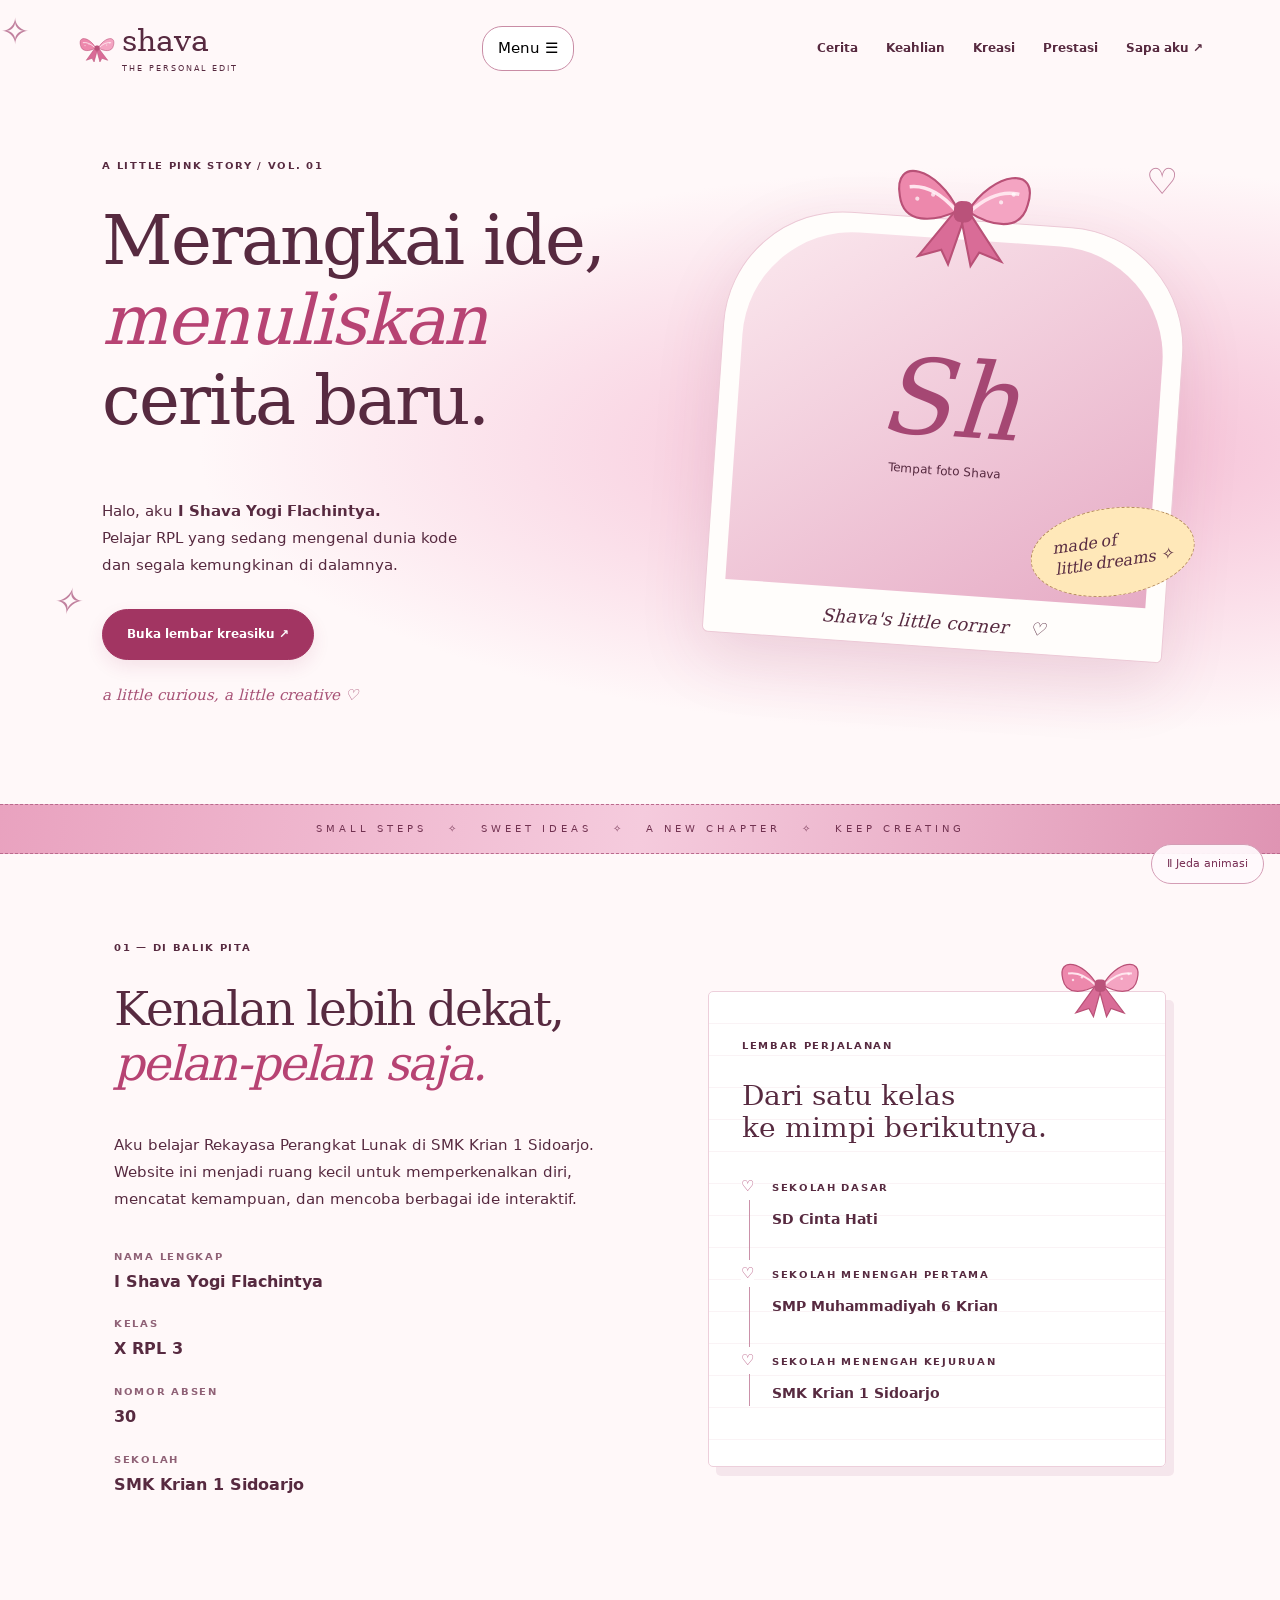
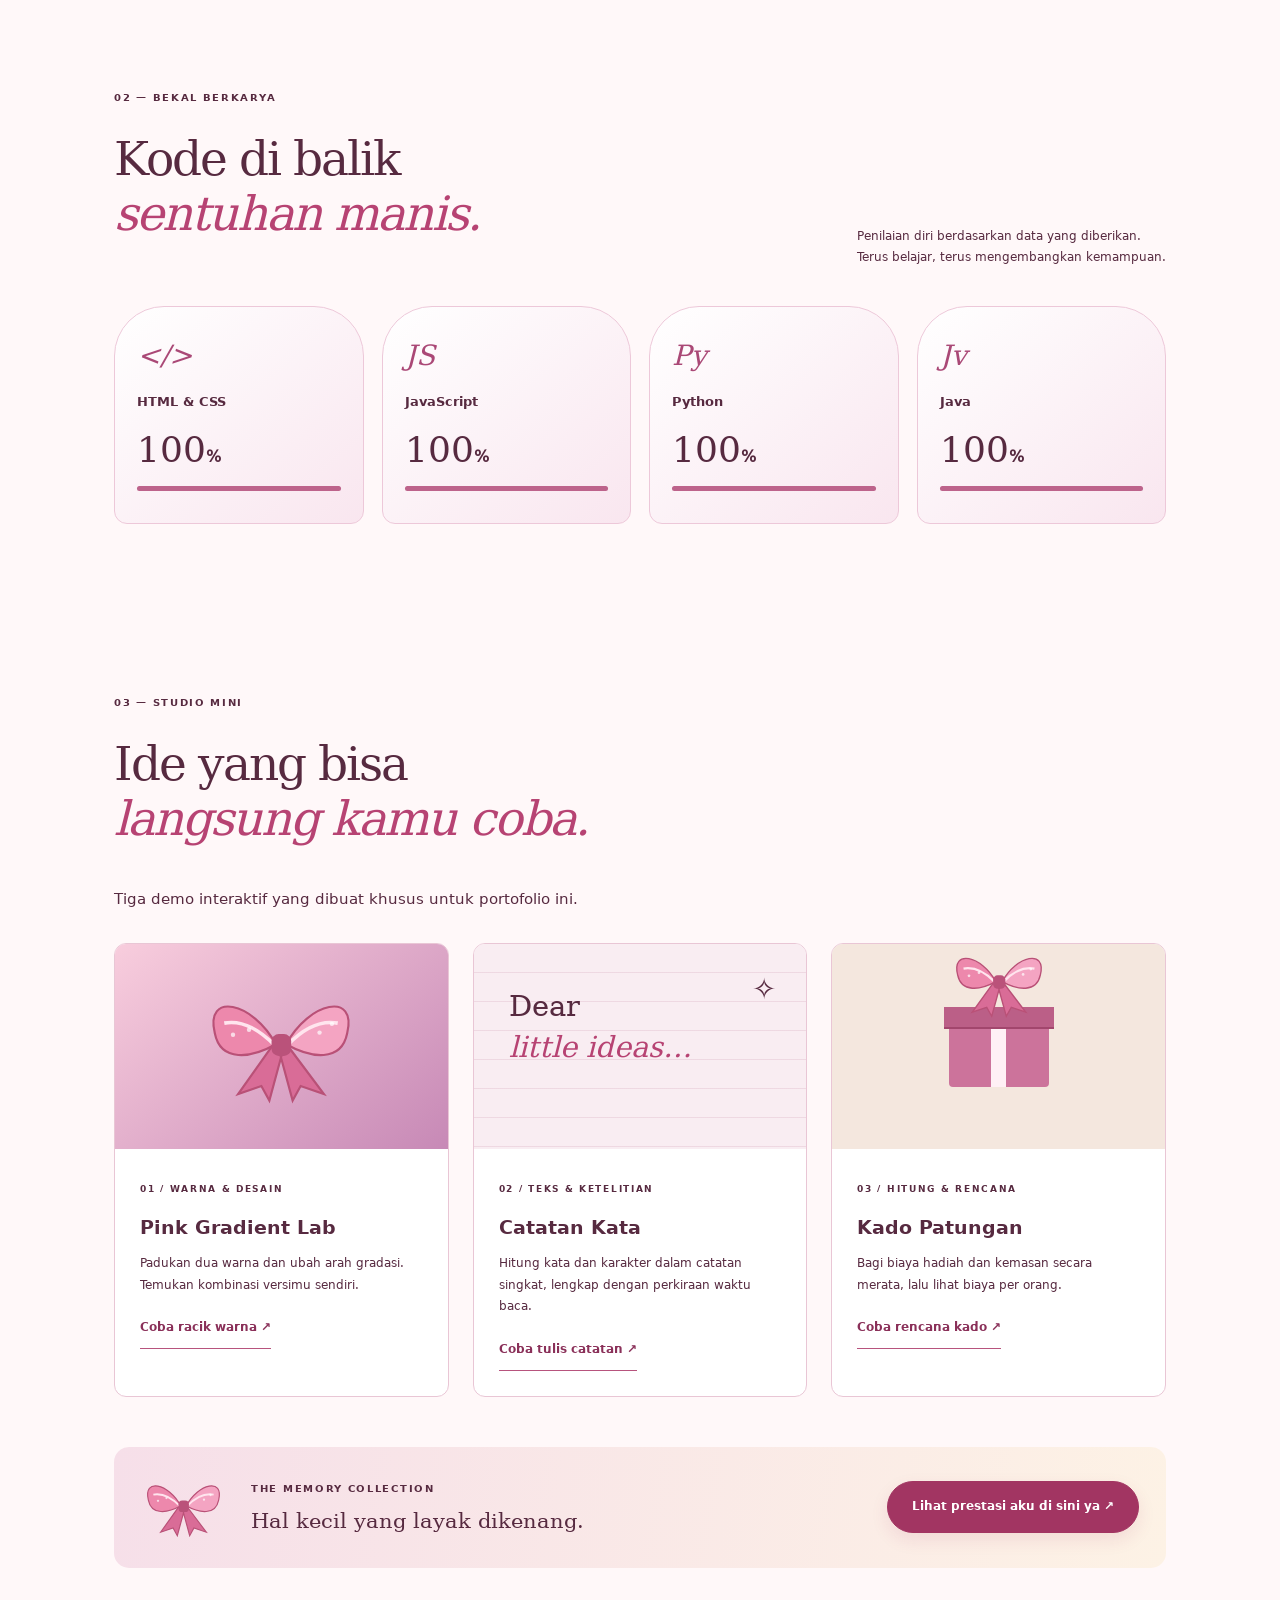
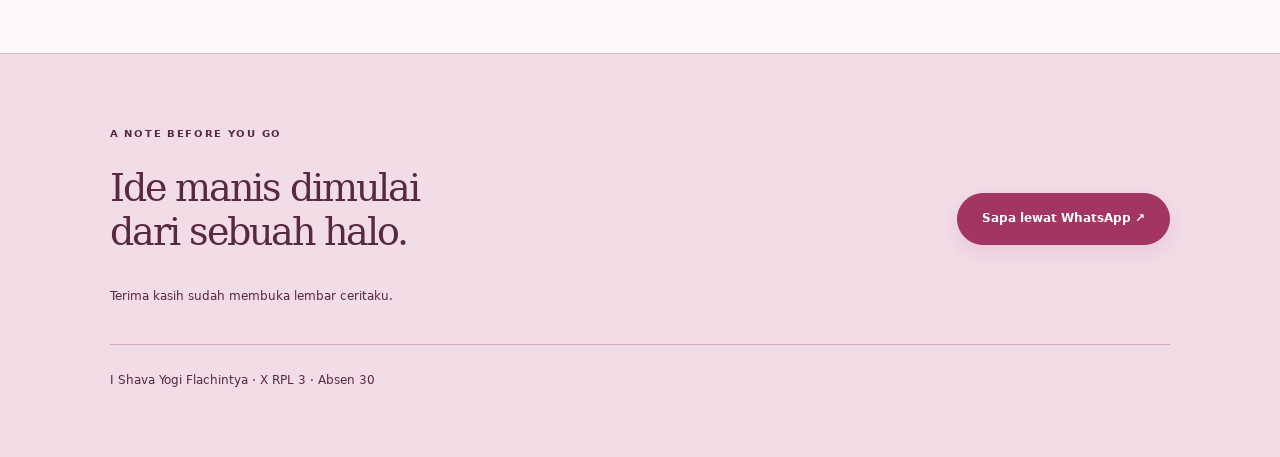
==== index.html @ 6748bf4b "Upload ZIP deployment via Web Client Uploaded 12 files." ====
<!doctype html><html lang="id"><head><meta charset="utf-8"><meta name="viewport" content="width=device-width,initial-scale=1"><meta name="theme-color" content="#fff2f6"><meta name="description" content="Portofolio I Shava Yogi Flachintya, pelajar X RPL 3 SMK Krian 1 Sidoarjo."><title>Shava · A little pink story</title><link rel="icon" href="assets/bow.svg"><link rel="stylesheet" href="style.css"><script src="config.js" defer></script><script src="app.js" defer></script></head><body><a class="skip" href="#main">Lewati navigasi</a><div class="sparkles" aria-hidden="true">✧<span>♡</span><i>✧</i></div><header><a class="brand" href="index.html"><img src="assets/bow.svg" alt="">shava<span>THE PERSONAL EDIT</span></a><button id="menu" aria-expanded="false" aria-controls="nav" hidden>Menu ☰</button><nav id="nav"><a href="index.html#cerita">Cerita</a><a href="index.html#skill">Keahlian</a><a href="index.html#proyek">Kreasi</a><a href="prestasi.html">Prestasi</a><a href="#kontak">Sapa aku ↗</a></nav></header><main id="main"><section class="hero"><div class="hero-copy"><p class="eyebrow">A LITTLE PINK STORY / VOL. 01</p><h1>Merangkai ide,<br><em>menuliskan</em><br>cerita baru.</h1><p class="intro">Halo, aku <strong>I Shava Yogi Flachintya.</strong><br>Pelajar RPL yang sedang mengenal dunia kode<br>dan segala kemungkinan di dalamnya.</p><a class="button" href="#proyek">Buka lembar kreasiku ↗</a><span class="handwritten">a little curious, a little creative ♡</span></div><div class="portrait-wrap"><img class="hero-bow" src="assets/bow.svg" alt=""><div class="portrait"><div id="initials"><span>Sh</span><p>Tempat foto Shava</p></div><img id="photo" alt="Foto I Shava Yogi Flachintya" hidden></div><div class="photo-caption">Shava's little corner <span>♡</span></div><span class="sticker">made of<br>little dreams ✧</span></div></section><div class="ribbon-line" aria-hidden="true">SMALL STEPS &nbsp; ✧ &nbsp; SWEET IDEAS &nbsp; ✧ &nbsp; A NEW CHAPTER &nbsp; ✧ &nbsp; KEEP CREATING</div><section id="cerita" class="section about"><div><p class="eyebrow">01 — DI BALIK PITA</p><h2>Kenalan lebih dekat,<br><em>pelan-pelan saja.</em></h2><p>Aku belajar Rekayasa Perangkat Lunak di SMK Krian 1 Sidoarjo. Website ini menjadi ruang kecil untuk memperkenalkan diri, mencatat kemampuan, dan mencoba berbagai ide interaktif.</p><div class="identity"><div><small>NAMA LENGKAP</small><strong>I Shava Yogi Flachintya</strong></div><div><small>KELAS</small><strong>X RPL 3</strong></div><div><small>NOMOR ABSEN</small><strong>30</strong></div><div><small>SEKOLAH</small><strong>SMK Krian 1 Sidoarjo</strong></div></div></div><div class="school paper"><img class="small-bow" src="assets/bow.svg" alt=""><p class="eyebrow">LEMBAR PERJALANAN</p><h3>Dari satu kelas<br>ke mimpi berikutnya.</h3><ol><li><small>SEKOLAH DASAR</small><strong>SD Cinta Hati</strong></li><li><small>SEKOLAH MENENGAH PERTAMA</small><strong>SMP Muhammadiyah 6 Krian</strong></li><li><small>SEKOLAH MENENGAH KEJURUAN</small><strong>SMK Krian 1 Sidoarjo</strong></li></ol></div></section><section id="skill" class="section"><div class="heading"><div><p class="eyebrow">02 — BEKAL BERKARYA</p><h2>Kode di balik<br><em>sentuhan manis.</em></h2></div><p>Penilaian diri berdasarkan data yang diberikan.<br>Terus belajar, terus mengembangkan kemampuan.</p></div><div class="skills"><article><span class="tech">&lt;/&gt;</span><h3>HTML &amp; CSS</h3><strong>100<small>%</small></strong><progress value="100" max="100" aria-label="HTML &amp; CSS 100 persen">100%</progress></article><article><span class="tech">JS</span><h3>JavaScript</h3><strong>100<small>%</small></strong><progress value="100" max="100" aria-label="JavaScript 100 persen">100%</progress></article><article><span class="tech">Py</span><h3>Python</h3><strong>100<small>%</small></strong><progress value="100" max="100" aria-label="Python 100 persen">100%</progress></article><article><span class="tech">Jv</span><h3>Java</h3><strong>100<small>%</small></strong><progress value="100" max="100" aria-label="Java 100 persen">100%</progress></article></div></section><section id="proyek" class="section"><p class="eyebrow">03 — STUDIO MINI</p><h2>Ide yang bisa<br><em>langsung kamu coba.</em></h2><p>Tiga demo interaktif yang dibuat khusus untuk portofolio ini.</p><div class="projects"><article><div class="art gradient-art"><img src="assets/bow.svg" alt="Ilustrasi pita pink"></div><div class="project-copy"><small>01 / WARNA & DESAIN</small><h3>Pink Gradient Lab</h3><p>Padukan dua warna dan ubah arah gradasi. Temukan kombinasi versimu sendiri.</p><button data-demo="gradient">Coba racik warna ↗</button></div></article><article><div class="art text-art" aria-hidden="true">Dear<br><em>little ideas…</em><span>✧</span></div><div class="project-copy"><small>02 / TEKS & KETELITIAN</small><h3>Catatan Kata</h3><p>Hitung kata dan karakter dalam catatan singkat, lengkap dengan perkiraan waktu baca.</p><button data-demo="words">Coba tulis catatan ↗</button></div></article><article><div class="art gift-art" aria-hidden="true"><div class="gift"><img src="assets/bow.svg" alt=""></div></div><div class="project-copy"><small>03 / HITUNG & RENCANA</small><h3>Kado Patungan</h3><p>Bagi biaya hadiah dan kemasan secara merata, lalu lihat biaya per orang.</p><button data-demo="gift">Coba rencana kado ↗</button></div></article></div><div class="prestasi-call"><img src="assets/bow.svg" alt=""><div><small>THE MEMORY COLLECTION</small><h3>Hal kecil yang layak dikenang.</h3></div><a href="prestasi.html" class="button">Lihat prestasi aku di sini ya ↗</a></div></section></main><footer id="kontak"><div><small>A NOTE BEFORE YOU GO</small><h2>Ide manis dimulai<br>dari sebuah halo.</h2><p>Terima kasih sudah membuka lembar ceritaku.</p></div><a class="button" id="wa" href="https://wa.me/6285656504478" target="_blank" rel="noopener">Sapa lewat WhatsApp ↗</a><p class="copyright">I Shava Yogi Flachintya · X RPL 3 · Absen 30</p></footer><button id="motion" hidden aria-pressed="false">Ⅱ Jeda animasi</button><dialog id="dialog" aria-labelledby="dialog-title"><button id="close" aria-label="Tutup dialog">×</button><h2 id="dialog-title"></h2><div id="dialog-body"></div></dialog></body></html>
---- style.css ----
@font-face{font-family:LocalSans;src:url('assets/fonts/DejaVuSans-Regular.woff')}@font-face{font-family:LocalSans;src:url('assets/fonts/DejaVuSans-Bold.woff');font-weight:700}@font-face{font-family:LocalSerif;src:url('assets/fonts/DejaVuSerif-Regular.woff')}*{box-sizing:border-box}html{scroll-behavior:smooth;scroll-padding-top:110px}body{margin:0;color:#572a40;background:#fff8f9;font:15px/1.8 LocalSans,sans-serif}h1,h2,h3,p{margin-top:0}h1,h2,h3{line-height:1.16}h1,h2{font-family:LocalSerif,Georgia,serif;font-weight:400;letter-spacing:-2px}h1{font-size:clamp(44px,5.4vw,78px)}h2{font-size:clamp(33px,3.7vw,51px)}h3{font-size:21px}em{color:#b74373}a{color:inherit;text-decoration:none}button,input,textarea{font:inherit}button,a,input,textarea{ -webkit-tap-highlight-color:transparent}button{cursor:pointer}button:focus-visible,a:focus-visible,input:focus-visible,textarea:focus-visible{outline:3px solid #8c3268;outline-offset:5px}[hidden]{display:none!important}header{display:flex;justify-content:space-between;align-items:center;gap:25px;max-width:1280px;padding:24px 6%;margin:auto;position:relative;z-index:5}.brand{display:grid;grid-template-columns:45px 1fr;align-items:center;font-family:LocalSerif;font-size:30px;line-height:1.1}.brand img{width:40px;grid-row:span 2}.brand span{font:8px LocalSans;letter-spacing:2px;margin-top:7px}nav{display:flex;gap:28px;font-size:12px;font-weight:700}nav a:hover{color:#b74373}#menu{border:1px solid #c98ca5;background:white;border-radius:20px;padding:8px 15px}.hero{max-width:1280px;margin:auto;padding:60px 8% 95px;display:grid;grid-template-columns:1.2fr 1fr;gap:60px;align-items:center;background:radial-gradient(ellipse at 80% 50%,#f5bbd3 0,transparent 57%)}.eyebrow,small{letter-spacing:1.7px;font-size:10px;font-weight:700}.eyebrow{margin-bottom:25px}.intro{margin:25px 0 30px}.button{display:inline-block;padding:14px 24px;border:1px solid #a23562;background:#a23562;color:white;border-radius:30px;font-weight:700;font-size:12px;box-shadow:0 7px 18px #98235219;transition:transform .25s,background .25s}.button:hover{transform:translateY(-3px);background:#7c2349}.handwritten{display:block;font-family:LocalSerif;font-style:italic;color:#a75175;margin-top:22px;font-size:15px}.portrait-wrap{position:relative;padding:19px 19px 14px;background:#fffdfb;box-shadow:0 22px 65px #802c5420;transform:rotate(4deg);border:1px solid #ecc9d6;border-radius:120px 120px 6px 6px}.portrait{height:355px;background:linear-gradient(145deg,#fbe8ee,#e6abc5);border-radius:110px 110px 0 0;overflow:hidden;display:grid;place-items:center;position:relative}.portrait #photo{width:100%;height:100%;object-fit:cover;position:absolute}.portrait #initials{text-align:center}.portrait #initials span{font:italic 105px LocalSerif;color:#a54773}.portrait #initials p{font-size:12px}.hero-bow{position:absolute;width:155px;z-index:2;left:calc(50% - 77px);top:-64px;animation:sway 5s ease-in-out infinite;transform-origin:center 60%}.photo-caption{font:italic 18px LocalSerif;text-align:center;padding-top:18px}.photo-caption span{margin-left:15px}.sticker{position:absolute;bottom:63px;right:-27px;background:#ffe8b9;border:1px dashed #b88f60;border-radius:50%;padding:22px;font:italic 16px/1.3 LocalSerif;transform:rotate(-12deg);animation:float 6s ease-in-out infinite}.ribbon-line{background:linear-gradient(100deg,#e9a2bf,#f5cbdd,#df94b3);text-align:center;padding:15px;font-size:10px;letter-spacing:4px;color:#723251;border-top:1px dashed #ba6a8d;border-bottom:1px dashed #ba6a8d}.section{max-width:1180px;margin:auto;padding:85px 5%}.about{display:grid;grid-template-columns:1.1fr 1fr;gap:90px}.identity{margin-top:35px}.identity div{margin-bottom:19px}.identity small,.identity strong{display:block}.identity small{color:#8f6176;margin-bottom:2px}.identity strong{font-size:16px}.paper{background:#fff;border:1px solid #edcfdb;box-shadow:8px 9px 0 #f5e6ec;border-radius:5px}.school{padding:45px 33px;position:relative;align-self:center;background:repeating-linear-gradient(white 0,white 31px,#f5e7ec 32px)}.small-bow{width:90px;position:absolute;right:20px;top:-38px;animation:sway 6s ease-in-out infinite}.school h3{font-family:LocalSerif;font-size:28px;font-weight:400}.school ol{list-style:none;padding:0;border-left:1px solid #ca91a9;margin-left:7px}.school li{padding:0 0 28px 22px;position:relative}.school li:last-child{padding-bottom:0}.school li:before{content:'♡';position:absolute;left:-9px;background:white;color:#b04c78}.school strong{display:block;font-size:14px;margin-top:7px}.heading{display:flex;justify-content:space-between;gap:30px;align-items:end}.heading>p{font-size:12px;max-width:330px}.skills{display:grid;grid-template-columns:repeat(4,1fr);gap:18px;margin-top:25px}.skills article{background:linear-gradient(140deg,#fff,#f9e6ef);border:1px solid #edc8d9;border-radius:50px 50px 13px 13px;padding:32px 22px}.tech{font:italic 28px LocalSerif;color:#aa4876}.skills h3{font-size:13px;margin:20px 0}.skills strong{font:36px LocalSerif}.skills strong small{font-size:16px}progress{display:block;width:100%;height:5px;appearance:none;border:0;margin-top:15px}progress::-webkit-progress-bar{background:#ead8e0;border-radius:5px}progress::-webkit-progress-value{background:#bd638b;border-radius:5px}progress::-moz-progress-bar{background:#bd638b}.projects{display:grid;grid-template-columns:repeat(3,1fr);gap:24px;margin:30px 0 50px}.projects article{border:1px solid #e9c6d5;background:white;border-radius:12px;overflow:hidden;transition:transform .3s}.projects article:hover{transform:translateY(-7px)}.art{height:205px;display:flex;align-items:center;justify-content:center}.gradient-art{background:linear-gradient(140deg,#f8cddd,#c789b6)}.gradient-art img{width:160px;animation:sway 5s infinite}.text-art{position:relative;background:repeating-linear-gradient(#f9edf2 0,#f9edf2 28px,#e4c4d2 29px);font:29px/1.4 LocalSerif;display:block;padding:42px 35px}.text-art span{position:absolute;right:30px;top:25px}.gift-art{background:#f4e7de}.gift{width:100px;height:80px;background:linear-gradient(90deg,#cc739b 42%,#fff0f5 42%,#fff0f5 57%,#cc739b 57%);position:relative;border-radius:4px;animation:float 5s infinite}.gift:before{content:'';position:absolute;top:0;width:110px;height:20px;left:-5px;background:#bb5f87;border-bottom:2px solid #a2466d}.gift img{position:absolute;width:100px;top:-60px;left:0}.project-copy{padding:25px}.project-copy small{font-size:9px}.project-copy h3{font-size:19px;margin:15px 0}.project-copy p{font-size:12px}.project-copy button{background:none;border:0;border-bottom:1px solid #b7537d;padding:9px 0;color:#8a3059;font-size:12px;font-weight:700}.prestasi-call{display:flex;gap:25px;align-items:center;padding:27px;background:linear-gradient(100deg,#f6dfe9,#fdf2e5);border-radius:15px}.prestasi-call img{width:85px}.prestasi-call h3{font-family:LocalSerif;font-weight:400;font-size:21px;margin:8px 0}.prestasi-call .button{margin-left:auto;text-align:center}footer{background:#f2dce6;border-top:1px solid #e2b7ca;padding:65px max(6%,calc((100vw - 1060px)/2));display:flex;justify-content:space-between;align-items:center;flex-wrap:wrap;gap:25px}footer h2{margin-top:20px;font-size:38px}footer p{font-size:12px}.copyright{width:100%;border-top:1px solid #d5aabd;padding-top:25px;margin-bottom:0}#motion{position:fixed;bottom:16px;right:16px;border:1px solid #d49db5;background:#fff9fcef;color:#7b3458;font-size:11px;border-radius:25px;padding:9px 15px;z-index:10}.sparkles{position:absolute;width:100%;height:700px;pointer-events:none;overflow:hidden;color:#c1809e;font-size:36px;z-index:-1}.sparkles>span{position:absolute;right:8%;top:150px;animation:float 5s infinite}.sparkles>i{position:absolute;left:4%;top:570px;animation:sway 6s infinite}.skip{position:fixed;left:20px;top:-100px;z-index:99;background:white;padding:10px}.skip:focus{top:10px}.gallery-page{min-height:65vh}.gallery-page h1{font-size:55px}.gallery{display:grid;grid-template-columns:repeat(3,1fr);gap:25px;margin:40px 0}.gallery button{background:white;border:1px solid #edcfdb;padding:12px;border-radius:12px;text-align:left;color:inherit}.gallery img{width:100%;height:auto;display:block;border-radius:6px}.gallery h3{margin:17px 0 5px;font-size:17px}.gallery p{font-size:12px}.empty{padding:40px;text-align:center}.text-link{display:inline-block;margin-top:25px;border-bottom:1px solid #bf7495}dialog{border:1px solid #e4b7cb;border-radius:20px;width:min(600px,92vw);max-height:85vh;padding:35px;color:#572a40;background:#fff9fb;box-shadow:0 20px 80px #62234430}dialog::backdrop{background:#37142b75;backdrop-filter:blur(7px)}dialog h2{font-size:30px;padding-right:20px}#close{position:absolute;right:15px;top:10px;border:0;background:none;font-size:30px;color:inherit}dialog label{display:block;margin:17px 0 6px;font-weight:700;font-size:12px}dialog input:not([type=color]),dialog textarea{width:100%;padding:10px;border:1px solid #d3a2b9;border-radius:8px;background:white;color:#572a40}dialog textarea{min-height:130px}dialog input[type=color]{width:100%;height:45px;border:1px solid #d3a2b9;border-radius:7px}.gradient-preview{height:150px;border-radius:15px;margin-top:20px}.result{background:#f4e0e9;padding:15px;border-radius:10px;overflow-wrap:anywhere;margin-top:20px}.full-image{width:100%;height:auto}.paused *{animation-play-state:paused!important}.reveal{animation:appear .7s both}@keyframes sway{0%,100%{transform:rotate(-5deg)}50%{transform:rotate(6deg)}}@keyframes float{0%,100%{transform:translateY(0) rotate(-6deg)}50%{transform:translateY(-13px) rotate(2deg)}}@keyframes appear{from{opacity:0;transform:translateY(20px)}to{opacity:1;transform:translateY(0)}}@media(max-width:760px){header{padding:20px 6%;flex-wrap:wrap}nav{width:100%;gap:13px;justify-content:center;flex-wrap:wrap;font-size:11px}body.js nav{display:none}body.js nav.open{display:flex}.hero{grid-template-columns:1fr;padding:40px 7% 60px;gap:80px}.hero h1{font-size:49px}.portrait-wrap{max-width:340px;width:85%;margin:auto}.portrait{height:320px}.ribbon-line{font-size:8px;letter-spacing:2px}.section{padding:55px 7%}.about{grid-template-columns:1fr;gap:60px}.heading{display:block}.skills{grid-template-columns:repeat(2,1fr)}.skills article{padding:25px 18px}.projects{grid-template-columns:1fr}.art{height:220px}.prestasi-call{flex-wrap:wrap;padding:22px;gap:12px}.prestasi-call img{width:60px}.prestasi-call .button{margin:10px 0 0}.prestasi-call h3{font-size:18px}footer{padding:45px 7%}.gallery{grid-template-columns:1fr}.gallery-page h1{font-size:41px}.brand{font-size:26px}dialog{padding:30px 20px}.intro br{display:none}}@media(prefers-reduced-motion:reduce){*,*::before,*::after{animation:none!important;transition:none!important}html{scroll-behavior:auto}}
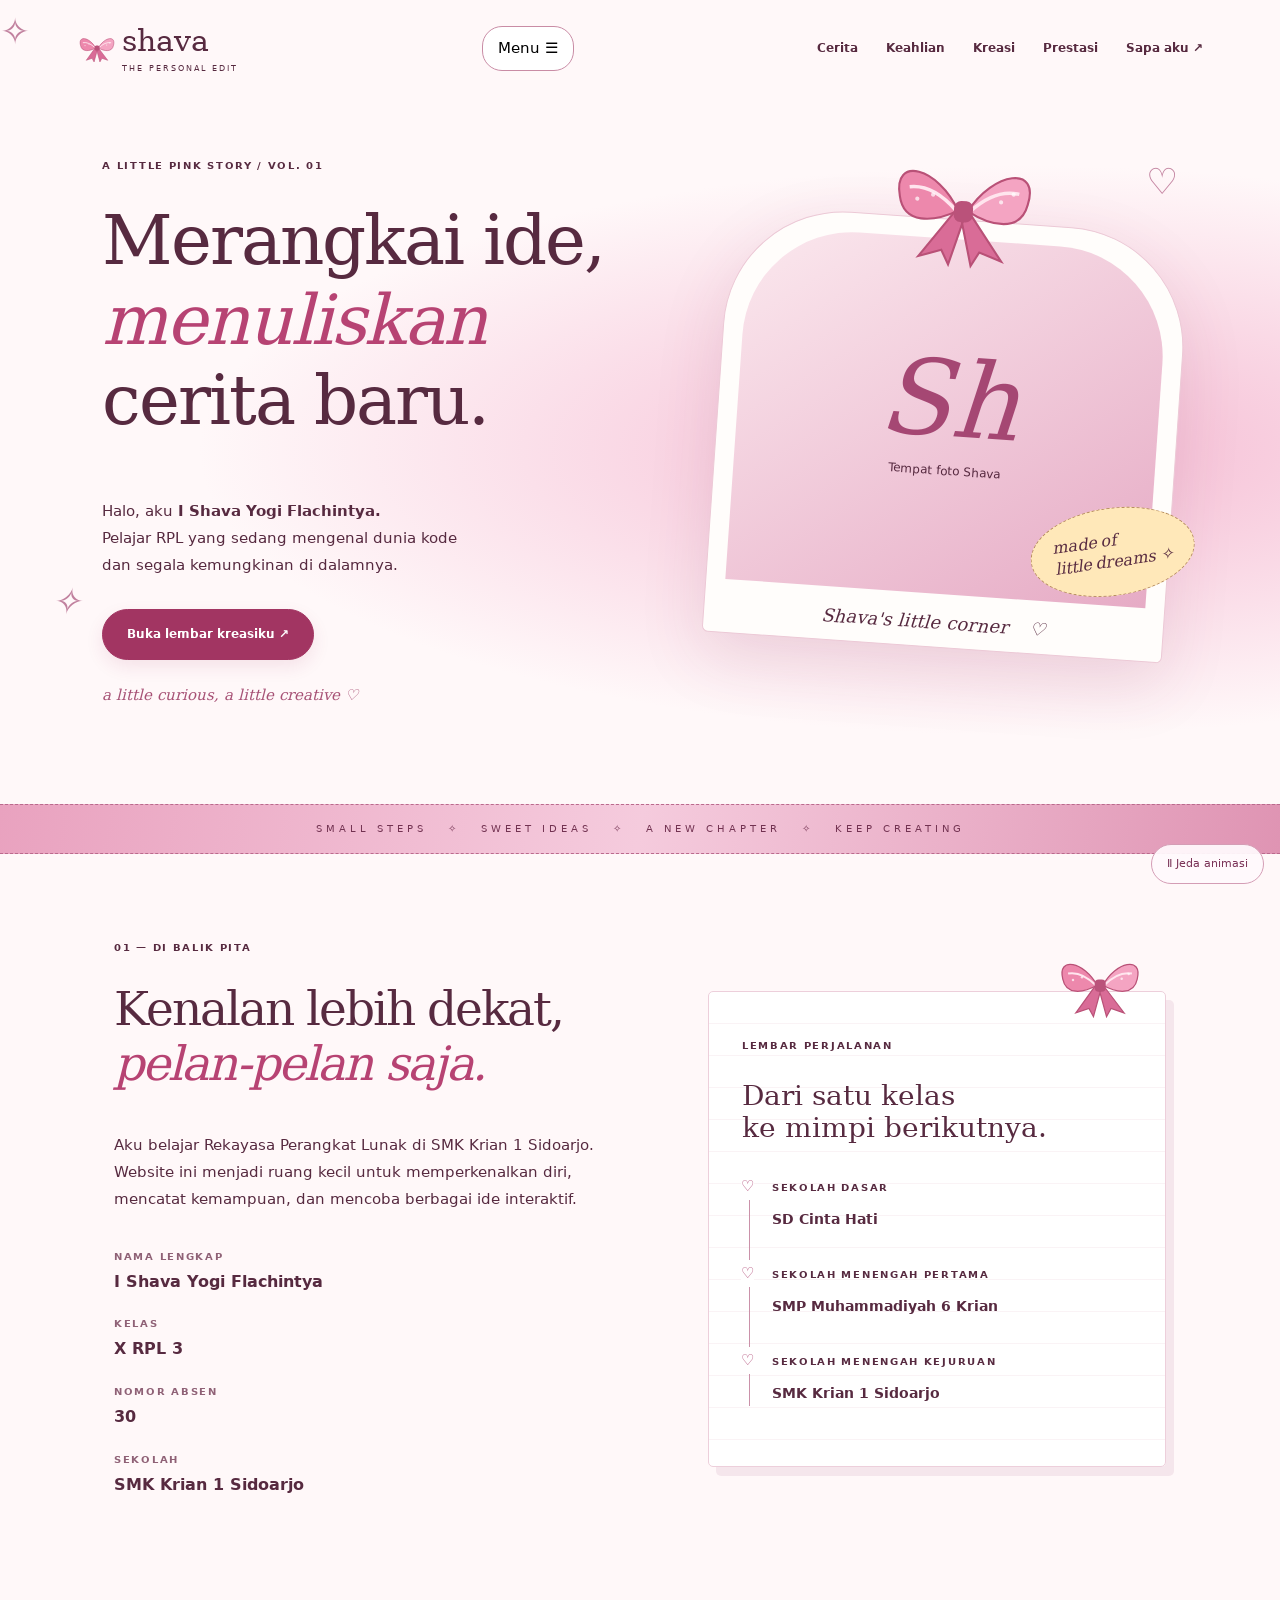
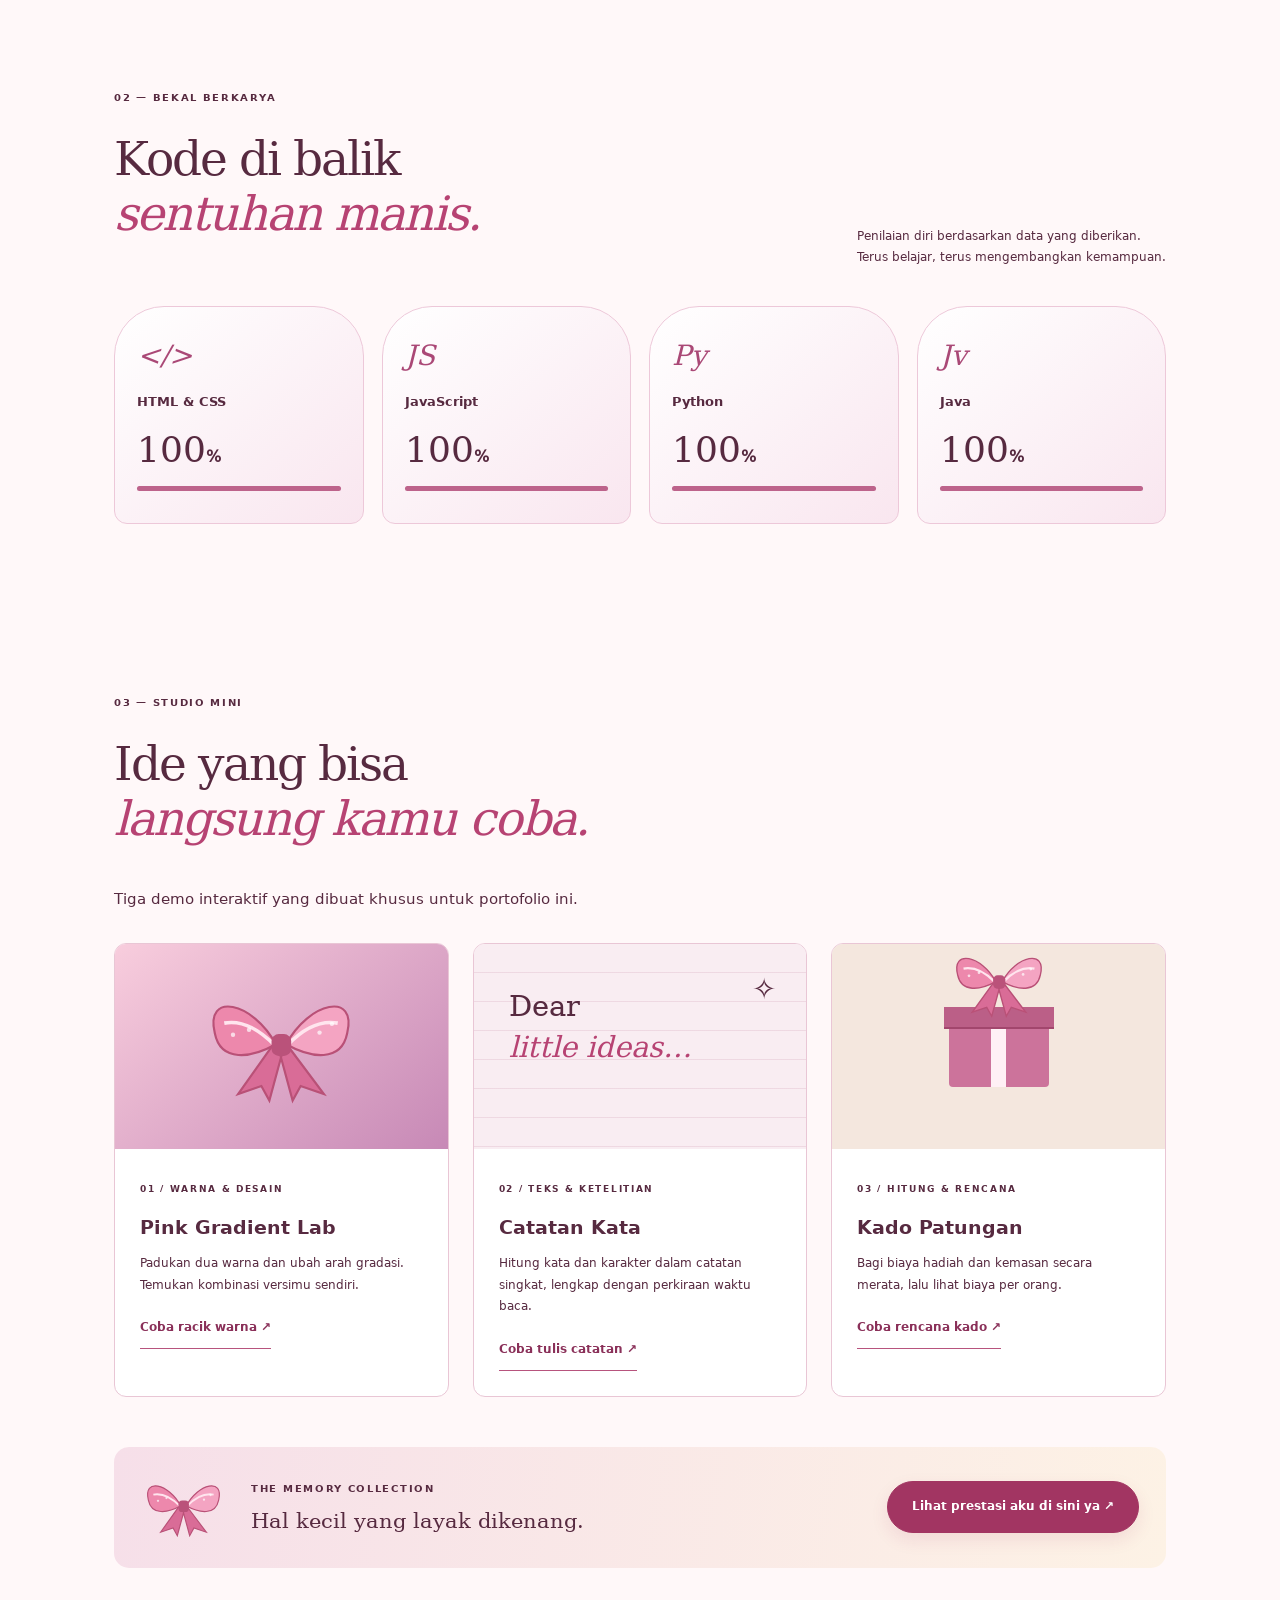
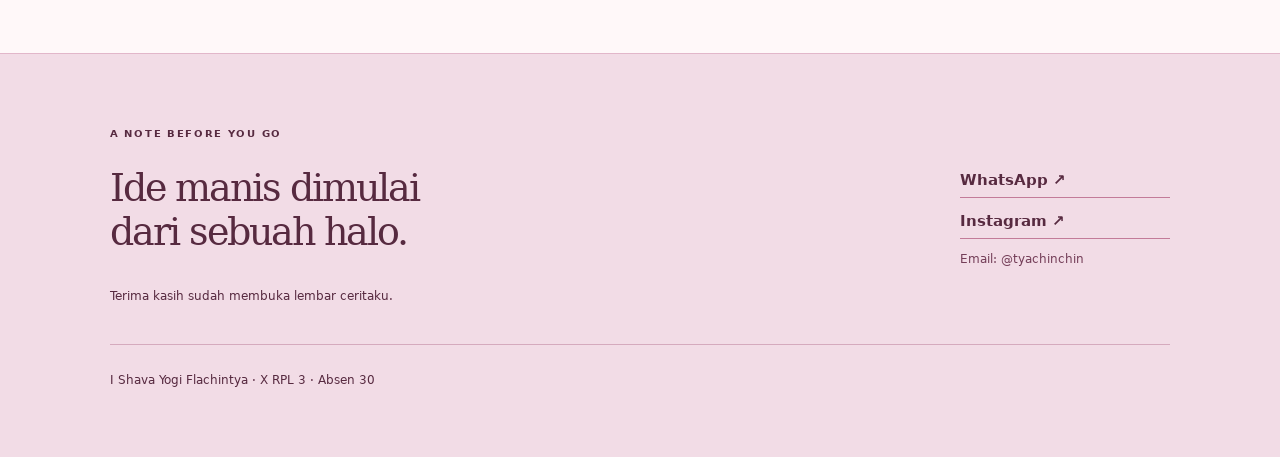
==== commit faad1cfb: "Upload ZIP deployment via Web Client Uploaded 12 files." ====
--- a/index.html
+++ b/index.html
@@ -1 +1 @@
-<!doctype html><html lang="id"><head><meta charset="utf-8"><meta name="viewport" content="width=device-width,initial-scale=1"><meta name="theme-color" content="#fff2f6"><meta name="description" content="Portofolio I Shava Yogi Flachintya, pelajar X RPL 3 SMK Krian 1 Sidoarjo."><title>Shava · A little pink story</title><link rel="icon" href="assets/bow.svg"><link rel="stylesheet" href="style.css"><script src="config.js" defer></script><script src="app.js" defer></script></head><body><a class="skip" href="#main">Lewati navigasi</a><div class="sparkles" aria-hidden="true">✧<span>♡</span><i>✧</i></div><header><a class="brand" href="index.html"><img src="assets/bow.svg" alt="">shava<span>THE PERSONAL EDIT</span></a><button id="menu" aria-expanded="false" aria-controls="nav" hidden>Menu ☰</button><nav id="nav"><a href="index.html#cerita">Cerita</a><a href="index.html#skill">Keahlian</a><a href="index.html#proyek">Kreasi</a><a href="prestasi.html">Prestasi</a><a href="#kontak">Sapa aku ↗</a></nav></header><main id="main"><section class="hero"><div class="hero-copy"><p class="eyebrow">A LITTLE PINK STORY / VOL. 01</p><h1>Merangkai ide,<br><em>menuliskan</em><br>cerita baru.</h1><p class="intro">Halo, aku <strong>I Shava Yogi Flachintya.</strong><br>Pelajar RPL yang sedang mengenal dunia kode<br>dan segala kemungkinan di dalamnya.</p><a class="button" href="#proyek">Buka lembar kreasiku ↗</a><span class="handwritten">a little curious, a little creative ♡</span></div><div class="portrait-wrap"><img class="hero-bow" src="assets/bow.svg" alt=""><div class="portrait"><div id="initials"><span>Sh</span><p>Tempat foto Shava</p></div><img id="photo" alt="Foto I Shava Yogi Flachintya" hidden></div><div class="photo-caption">Shava's little corner <span>♡</span></div><span class="sticker">made of<br>little dreams ✧</span></div></section><div class="ribbon-line" aria-hidden="true">SMALL STEPS &nbsp; ✧ &nbsp; SWEET IDEAS &nbsp; ✧ &nbsp; A NEW CHAPTER &nbsp; ✧ &nbsp; KEEP CREATING</div><section id="cerita" class="section about"><div><p class="eyebrow">01 — DI BALIK PITA</p><h2>Kenalan lebih dekat,<br><em>pelan-pelan saja.</em></h2><p>Aku belajar Rekayasa Perangkat Lunak di SMK Krian 1 Sidoarjo. Website ini menjadi ruang kecil untuk memperkenalkan diri, mencatat kemampuan, dan mencoba berbagai ide interaktif.</p><div class="identity"><div><small>NAMA LENGKAP</small><strong>I Shava Yogi Flachintya</strong></div><div><small>KELAS</small><strong>X RPL 3</strong></div><div><small>NOMOR ABSEN</small><strong>30</strong></div><div><small>SEKOLAH</small><strong>SMK Krian 1 Sidoarjo</strong></div></div></div><div class="school paper"><img class="small-bow" src="assets/bow.svg" alt=""><p class="eyebrow">LEMBAR PERJALANAN</p><h3>Dari satu kelas<br>ke mimpi berikutnya.</h3><ol><li><small>SEKOLAH DASAR</small><strong>SD Cinta Hati</strong></li><li><small>SEKOLAH MENENGAH PERTAMA</small><strong>SMP Muhammadiyah 6 Krian</strong></li><li><small>SEKOLAH MENENGAH KEJURUAN</small><strong>SMK Krian 1 Sidoarjo</strong></li></ol></div></section><section id="skill" class="section"><div class="heading"><div><p class="eyebrow">02 — BEKAL BERKARYA</p><h2>Kode di balik<br><em>sentuhan manis.</em></h2></div><p>Penilaian diri berdasarkan data yang diberikan.<br>Terus belajar, terus mengembangkan kemampuan.</p></div><div class="skills"><article><span class="tech">&lt;/&gt;</span><h3>HTML &amp; CSS</h3><strong>100<small>%</small></strong><progress value="100" max="100" aria-label="HTML &amp; CSS 100 persen">100%</progress></article><article><span class="tech">JS</span><h3>JavaScript</h3><strong>100<small>%</small></strong><progress value="100" max="100" aria-label="JavaScript 100 persen">100%</progress></article><article><span class="tech">Py</span><h3>Python</h3><strong>100<small>%</small></strong><progress value="100" max="100" aria-label="Python 100 persen">100%</progress></article><article><span class="tech">Jv</span><h3>Java</h3><strong>100<small>%</small></strong><progress value="100" max="100" aria-label="Java 100 persen">100%</progress></article></div></section><section id="proyek" class="section"><p class="eyebrow">03 — STUDIO MINI</p><h2>Ide yang bisa<br><em>langsung kamu coba.</em></h2><p>Tiga demo interaktif yang dibuat khusus untuk portofolio ini.</p><div class="projects"><article><div class="art gradient-art"><img src="assets/bow.svg" alt="Ilustrasi pita pink"></div><div class="project-copy"><small>01 / WARNA & DESAIN</small><h3>Pink Gradient Lab</h3><p>Padukan dua warna dan ubah arah gradasi. Temukan kombinasi versimu sendiri.</p><button data-demo="gradient">Coba racik warna ↗</button></div></article><article><div class="art text-art" aria-hidden="true">Dear<br><em>little ideas…</em><span>✧</span></div><div class="project-copy"><small>02 / TEKS & KETELITIAN</small><h3>Catatan Kata</h3><p>Hitung kata dan karakter dalam catatan singkat, lengkap dengan perkiraan waktu baca.</p><button data-demo="words">Coba tulis catatan ↗</button></div></article><article><div class="art gift-art" aria-hidden="true"><div class="gift"><img src="assets/bow.svg" alt=""></div></div><div class="project-copy"><small>03 / HITUNG & RENCANA</small><h3>Kado Patungan</h3><p>Bagi biaya hadiah dan kemasan secara merata, lalu lihat biaya per orang.</p><button data-demo="gift">Coba rencana kado ↗</button></div></article></div><div class="prestasi-call"><img src="assets/bow.svg" alt=""><div><small>THE MEMORY COLLECTION</small><h3>Hal kecil yang layak dikenang.</h3></div><a href="prestasi.html" class="button">Lihat prestasi aku di sini ya ↗</a></div></section></main><footer id="kontak"><div><small>A NOTE BEFORE YOU GO</small><h2>Ide manis dimulai<br>dari sebuah halo.</h2><p>Terima kasih sudah membuka lembar ceritaku.</p></div><a class="button" id="wa" href="https://wa.me/6285656504478" target="_blank" rel="noopener">Sapa lewat WhatsApp ↗</a><p class="copyright">I Shava Yogi Flachintya · X RPL 3 · Absen 30</p></footer><button id="motion" hidden aria-pressed="false">Ⅱ Jeda animasi</button><dialog id="dialog" aria-labelledby="dialog-title"><button id="close" aria-label="Tutup dialog">×</button><h2 id="dialog-title"></h2><div id="dialog-body"></div></dialog></body></html>+<!doctype html><html lang="id"><head><meta charset="utf-8"><meta name="viewport" content="width=device-width,initial-scale=1"><meta name="theme-color" content="#fff2f6"><meta name="description" content="Portofolio I Shava Yogi Flachintya, pelajar X RPL 3 SMK Krian 1 Sidoarjo."><title>Shava · A little pink story</title><link rel="icon" href="assets/bow.svg"><link rel="stylesheet" href="style.css"><script src="config.js" defer></script><script src="app.js" defer></script></head><body><a class="skip" href="#main">Lewati navigasi</a><div class="sparkles" aria-hidden="true">✧<span>♡</span><i>✧</i></div><header><a class="brand" href="index.html"><img src="assets/bow.svg" alt="">shava<span>THE PERSONAL EDIT</span></a><button id="menu" aria-expanded="false" aria-controls="nav" hidden>Menu ☰</button><nav id="nav"><a href="index.html#cerita">Cerita</a><a href="index.html#skill">Keahlian</a><a href="index.html#proyek">Kreasi</a><a href="prestasi.html">Prestasi</a><a href="#kontak">Sapa aku ↗</a></nav></header><main id="main"><section class="hero"><div class="hero-copy"><p class="eyebrow">A LITTLE PINK STORY / VOL. 01</p><h1>Merangkai ide,<br><em>menuliskan</em><br>cerita baru.</h1><p class="intro">Halo, aku <strong>I Shava Yogi Flachintya.</strong><br>Pelajar RPL yang sedang mengenal dunia kode<br>dan segala kemungkinan di dalamnya.</p><a class="button" href="#proyek">Buka lembar kreasiku ↗</a><span class="handwritten">a little curious, a little creative ♡</span></div><div class="portrait-wrap"><img class="hero-bow" src="assets/bow.svg" alt=""><div class="portrait"><div id="initials"><span>Sh</span><p>Tempat foto Shava</p></div><img id="photo" alt="Foto I Shava Yogi Flachintya" hidden></div><div class="photo-caption">Shava's little corner <span>♡</span></div><span class="sticker">made of<br>little dreams ✧</span></div></section><div class="ribbon-line" aria-hidden="true">SMALL STEPS &nbsp; ✧ &nbsp; SWEET IDEAS &nbsp; ✧ &nbsp; A NEW CHAPTER &nbsp; ✧ &nbsp; KEEP CREATING</div><section id="cerita" class="section about"><div><p class="eyebrow">01 — DI BALIK PITA</p><h2>Kenalan lebih dekat,<br><em>pelan-pelan saja.</em></h2><p>Aku belajar Rekayasa Perangkat Lunak di SMK Krian 1 Sidoarjo. Website ini menjadi ruang kecil untuk memperkenalkan diri, mencatat kemampuan, dan mencoba berbagai ide interaktif.</p><div class="identity"><div><small>NAMA LENGKAP</small><strong>I Shava Yogi Flachintya</strong></div><div><small>KELAS</small><strong>X RPL 3</strong></div><div><small>NOMOR ABSEN</small><strong>30</strong></div><div><small>SEKOLAH</small><strong>SMK Krian 1 Sidoarjo</strong></div></div></div><div class="school paper"><img class="small-bow" src="assets/bow.svg" alt=""><p class="eyebrow">LEMBAR PERJALANAN</p><h3>Dari satu kelas<br>ke mimpi berikutnya.</h3><ol><li><small>SEKOLAH DASAR</small><strong>SD Cinta Hati</strong></li><li><small>SEKOLAH MENENGAH PERTAMA</small><strong>SMP Muhammadiyah 6 Krian</strong></li><li><small>SEKOLAH MENENGAH KEJURUAN</small><strong>SMK Krian 1 Sidoarjo</strong></li></ol></div></section><section id="skill" class="section"><div class="heading"><div><p class="eyebrow">02 — BEKAL BERKARYA</p><h2>Kode di balik<br><em>sentuhan manis.</em></h2></div><p>Penilaian diri berdasarkan data yang diberikan.<br>Terus belajar, terus mengembangkan kemampuan.</p></div><div class="skills"><article><span class="tech">&lt;/&gt;</span><h3>HTML &amp; CSS</h3><strong>100<small>%</small></strong><progress value="100" max="100" aria-label="HTML &amp; CSS 100 persen">100%</progress></article><article><span class="tech">JS</span><h3>JavaScript</h3><strong>100<small>%</small></strong><progress value="100" max="100" aria-label="JavaScript 100 persen">100%</progress></article><article><span class="tech">Py</span><h3>Python</h3><strong>100<small>%</small></strong><progress value="100" max="100" aria-label="Python 100 persen">100%</progress></article><article><span class="tech">Jv</span><h3>Java</h3><strong>100<small>%</small></strong><progress value="100" max="100" aria-label="Java 100 persen">100%</progress></article></div></section><section id="proyek" class="section"><p class="eyebrow">03 — STUDIO MINI</p><h2>Ide yang bisa<br><em>langsung kamu coba.</em></h2><p>Tiga demo interaktif yang dibuat khusus untuk portofolio ini.</p><div class="projects"><article><div class="art gradient-art"><img src="assets/bow.svg" alt="Ilustrasi pita pink"></div><div class="project-copy"><small>01 / WARNA & DESAIN</small><h3>Pink Gradient Lab</h3><p>Padukan dua warna dan ubah arah gradasi. Temukan kombinasi versimu sendiri.</p><button data-demo="gradient">Coba racik warna ↗</button></div></article><article><div class="art text-art" aria-hidden="true">Dear<br><em>little ideas…</em><span>✧</span></div><div class="project-copy"><small>02 / TEKS & KETELITIAN</small><h3>Catatan Kata</h3><p>Hitung kata dan karakter dalam catatan singkat, lengkap dengan perkiraan waktu baca.</p><button data-demo="words">Coba tulis catatan ↗</button></div></article><article><div class="art gift-art" aria-hidden="true"><div class="gift"><img src="assets/bow.svg" alt=""></div></div><div class="project-copy"><small>03 / HITUNG & RENCANA</small><h3>Kado Patungan</h3><p>Bagi biaya hadiah dan kemasan secara merata, lalu lihat biaya per orang.</p><button data-demo="gift">Coba rencana kado ↗</button></div></article></div><div class="prestasi-call"><img src="assets/bow.svg" alt=""><div><small>THE MEMORY COLLECTION</small><h3>Hal kecil yang layak dikenang.</h3></div><a href="prestasi.html" class="button">Lihat prestasi aku di sini ya ↗</a></div></section></main><footer id="kontak"><div><small>A NOTE BEFORE YOU GO</small><h2>Ide manis dimulai<br>dari sebuah halo.</h2><p>Terima kasih sudah membuka lembar ceritaku.</p></div><div class="contact-links"><a id="wa" href="https://wa.me/6285656504478" target="_blank" rel="noopener">WhatsApp ↗</a><a id="instagram" href="https://instagram.com/flachintyaaw" target="_blank" rel="noopener">Instagram ↗</a><span id="email">Email: @tyachinchin</span></div><p class="copyright">I Shava Yogi Flachintya · X RPL 3 · Absen 30</p></footer><button id="motion" hidden aria-pressed="false">Ⅱ Jeda animasi</button><dialog id="dialog" aria-labelledby="dialog-title"><button id="close" aria-label="Tutup dialog">×</button><h2 id="dialog-title"></h2><div id="dialog-body"></div></dialog></body></html>
--- a/style.css
+++ b/style.css
@@ -1 +1,2 @@
 @font-face{font-family:LocalSans;src:url('assets/fonts/DejaVuSans-Regular.woff')}@font-face{font-family:LocalSans;src:url('assets/fonts/DejaVuSans-Bold.woff');font-weight:700}@font-face{font-family:LocalSerif;src:url('assets/fonts/DejaVuSerif-Regular.woff')}*{box-sizing:border-box}html{scroll-behavior:smooth;scroll-padding-top:110px}body{margin:0;color:#572a40;background:#fff8f9;font:15px/1.8 LocalSans,sans-serif}h1,h2,h3,p{margin-top:0}h1,h2,h3{line-height:1.16}h1,h2{font-family:LocalSerif,Georgia,serif;font-weight:400;letter-spacing:-2px}h1{font-size:clamp(44px,5.4vw,78px)}h2{font-size:clamp(33px,3.7vw,51px)}h3{font-size:21px}em{color:#b74373}a{color:inherit;text-decoration:none}button,input,textarea{font:inherit}button,a,input,textarea{ -webkit-tap-highlight-color:transparent}button{cursor:pointer}button:focus-visible,a:focus-visible,input:focus-visible,textarea:focus-visible{outline:3px solid #8c3268;outline-offset:5px}[hidden]{display:none!important}header{display:flex;justify-content:space-between;align-items:center;gap:25px;max-width:1280px;padding:24px 6%;margin:auto;position:relative;z-index:5}.brand{display:grid;grid-template-columns:45px 1fr;align-items:center;font-family:LocalSerif;font-size:30px;line-height:1.1}.brand img{width:40px;grid-row:span 2}.brand span{font:8px LocalSans;letter-spacing:2px;margin-top:7px}nav{display:flex;gap:28px;font-size:12px;font-weight:700}nav a:hover{color:#b74373}#menu{border:1px solid #c98ca5;background:white;border-radius:20px;padding:8px 15px}.hero{max-width:1280px;margin:auto;padding:60px 8% 95px;display:grid;grid-template-columns:1.2fr 1fr;gap:60px;align-items:center;background:radial-gradient(ellipse at 80% 50%,#f5bbd3 0,transparent 57%)}.eyebrow,small{letter-spacing:1.7px;font-size:10px;font-weight:700}.eyebrow{margin-bottom:25px}.intro{margin:25px 0 30px}.button{display:inline-block;padding:14px 24px;border:1px solid #a23562;background:#a23562;color:white;border-radius:30px;font-weight:700;font-size:12px;box-shadow:0 7px 18px #98235219;transition:transform .25s,background .25s}.button:hover{transform:translateY(-3px);background:#7c2349}.handwritten{display:block;font-family:LocalSerif;font-style:italic;color:#a75175;margin-top:22px;font-size:15px}.portrait-wrap{position:relative;padding:19px 19px 14px;background:#fffdfb;box-shadow:0 22px 65px #802c5420;transform:rotate(4deg);border:1px solid #ecc9d6;border-radius:120px 120px 6px 6px}.portrait{height:355px;background:linear-gradient(145deg,#fbe8ee,#e6abc5);border-radius:110px 110px 0 0;overflow:hidden;display:grid;place-items:center;position:relative}.portrait #photo{width:100%;height:100%;object-fit:cover;position:absolute}.portrait #initials{text-align:center}.portrait #initials span{font:italic 105px LocalSerif;color:#a54773}.portrait #initials p{font-size:12px}.hero-bow{position:absolute;width:155px;z-index:2;left:calc(50% - 77px);top:-64px;animation:sway 5s ease-in-out infinite;transform-origin:center 60%}.photo-caption{font:italic 18px LocalSerif;text-align:center;padding-top:18px}.photo-caption span{margin-left:15px}.sticker{position:absolute;bottom:63px;right:-27px;background:#ffe8b9;border:1px dashed #b88f60;border-radius:50%;padding:22px;font:italic 16px/1.3 LocalSerif;transform:rotate(-12deg);animation:float 6s ease-in-out infinite}.ribbon-line{background:linear-gradient(100deg,#e9a2bf,#f5cbdd,#df94b3);text-align:center;padding:15px;font-size:10px;letter-spacing:4px;color:#723251;border-top:1px dashed #ba6a8d;border-bottom:1px dashed #ba6a8d}.section{max-width:1180px;margin:auto;padding:85px 5%}.about{display:grid;grid-template-columns:1.1fr 1fr;gap:90px}.identity{margin-top:35px}.identity div{margin-bottom:19px}.identity small,.identity strong{display:block}.identity small{color:#8f6176;margin-bottom:2px}.identity strong{font-size:16px}.paper{background:#fff;border:1px solid #edcfdb;box-shadow:8px 9px 0 #f5e6ec;border-radius:5px}.school{padding:45px 33px;position:relative;align-self:center;background:repeating-linear-gradient(white 0,white 31px,#f5e7ec 32px)}.small-bow{width:90px;position:absolute;right:20px;top:-38px;animation:sway 6s ease-in-out infinite}.school h3{font-family:LocalSerif;font-size:28px;font-weight:400}.school ol{list-style:none;padding:0;border-left:1px solid #ca91a9;margin-left:7px}.school li{padding:0 0 28px 22px;position:relative}.school li:last-child{padding-bottom:0}.school li:before{content:'♡';position:absolute;left:-9px;background:white;color:#b04c78}.school strong{display:block;font-size:14px;margin-top:7px}.heading{display:flex;justify-content:space-between;gap:30px;align-items:end}.heading>p{font-size:12px;max-width:330px}.skills{display:grid;grid-template-columns:repeat(4,1fr);gap:18px;margin-top:25px}.skills article{background:linear-gradient(140deg,#fff,#f9e6ef);border:1px solid #edc8d9;border-radius:50px 50px 13px 13px;padding:32px 22px}.tech{font:italic 28px LocalSerif;color:#aa4876}.skills h3{font-size:13px;margin:20px 0}.skills strong{font:36px LocalSerif}.skills strong small{font-size:16px}progress{display:block;width:100%;height:5px;appearance:none;border:0;margin-top:15px}progress::-webkit-progress-bar{background:#ead8e0;border-radius:5px}progress::-webkit-progress-value{background:#bd638b;border-radius:5px}progress::-moz-progress-bar{background:#bd638b}.projects{display:grid;grid-template-columns:repeat(3,1fr);gap:24px;margin:30px 0 50px}.projects article{border:1px solid #e9c6d5;background:white;border-radius:12px;overflow:hidden;transition:transform .3s}.projects article:hover{transform:translateY(-7px)}.art{height:205px;display:flex;align-items:center;justify-content:center}.gradient-art{background:linear-gradient(140deg,#f8cddd,#c789b6)}.gradient-art img{width:160px;animation:sway 5s infinite}.text-art{position:relative;background:repeating-linear-gradient(#f9edf2 0,#f9edf2 28px,#e4c4d2 29px);font:29px/1.4 LocalSerif;display:block;padding:42px 35px}.text-art span{position:absolute;right:30px;top:25px}.gift-art{background:#f4e7de}.gift{width:100px;height:80px;background:linear-gradient(90deg,#cc739b 42%,#fff0f5 42%,#fff0f5 57%,#cc739b 57%);position:relative;border-radius:4px;animation:float 5s infinite}.gift:before{content:'';position:absolute;top:0;width:110px;height:20px;left:-5px;background:#bb5f87;border-bottom:2px solid #a2466d}.gift img{position:absolute;width:100px;top:-60px;left:0}.project-copy{padding:25px}.project-copy small{font-size:9px}.project-copy h3{font-size:19px;margin:15px 0}.project-copy p{font-size:12px}.project-copy button{background:none;border:0;border-bottom:1px solid #b7537d;padding:9px 0;color:#8a3059;font-size:12px;font-weight:700}.prestasi-call{display:flex;gap:25px;align-items:center;padding:27px;background:linear-gradient(100deg,#f6dfe9,#fdf2e5);border-radius:15px}.prestasi-call img{width:85px}.prestasi-call h3{font-family:LocalSerif;font-weight:400;font-size:21px;margin:8px 0}.prestasi-call .button{margin-left:auto;text-align:center}footer{background:#f2dce6;border-top:1px solid #e2b7ca;padding:65px max(6%,calc((100vw - 1060px)/2));display:flex;justify-content:space-between;align-items:center;flex-wrap:wrap;gap:25px}footer h2{margin-top:20px;font-size:38px}footer p{font-size:12px}.copyright{width:100%;border-top:1px solid #d5aabd;padding-top:25px;margin-bottom:0}#motion{position:fixed;bottom:16px;right:16px;border:1px solid #d49db5;background:#fff9fcef;color:#7b3458;font-size:11px;border-radius:25px;padding:9px 15px;z-index:10}.sparkles{position:absolute;width:100%;height:700px;pointer-events:none;overflow:hidden;color:#c1809e;font-size:36px;z-index:-1}.sparkles>span{position:absolute;right:8%;top:150px;animation:float 5s infinite}.sparkles>i{position:absolute;left:4%;top:570px;animation:sway 6s infinite}.skip{position:fixed;left:20px;top:-100px;z-index:99;background:white;padding:10px}.skip:focus{top:10px}.gallery-page{min-height:65vh}.gallery-page h1{font-size:55px}.gallery{display:grid;grid-template-columns:repeat(3,1fr);gap:25px;margin:40px 0}.gallery button{background:white;border:1px solid #edcfdb;padding:12px;border-radius:12px;text-align:left;color:inherit}.gallery img{width:100%;height:auto;display:block;border-radius:6px}.gallery h3{margin:17px 0 5px;font-size:17px}.gallery p{font-size:12px}.empty{padding:40px;text-align:center}.text-link{display:inline-block;margin-top:25px;border-bottom:1px solid #bf7495}dialog{border:1px solid #e4b7cb;border-radius:20px;width:min(600px,92vw);max-height:85vh;padding:35px;color:#572a40;background:#fff9fb;box-shadow:0 20px 80px #62234430}dialog::backdrop{background:#37142b75;backdrop-filter:blur(7px)}dialog h2{font-size:30px;padding-right:20px}#close{position:absolute;right:15px;top:10px;border:0;background:none;font-size:30px;color:inherit}dialog label{display:block;margin:17px 0 6px;font-weight:700;font-size:12px}dialog input:not([type=color]),dialog textarea{width:100%;padding:10px;border:1px solid #d3a2b9;border-radius:8px;background:white;color:#572a40}dialog textarea{min-height:130px}dialog input[type=color]{width:100%;height:45px;border:1px solid #d3a2b9;border-radius:7px}.gradient-preview{height:150px;border-radius:15px;margin-top:20px}.result{background:#f4e0e9;padding:15px;border-radius:10px;overflow-wrap:anywhere;margin-top:20px}.full-image{width:100%;height:auto}.paused *{animation-play-state:paused!important}.reveal{animation:appear .7s both}@keyframes sway{0%,100%{transform:rotate(-5deg)}50%{transform:rotate(6deg)}}@keyframes float{0%,100%{transform:translateY(0) rotate(-6deg)}50%{transform:translateY(-13px) rotate(2deg)}}@keyframes appear{from{opacity:0;transform:translateY(20px)}to{opacity:1;transform:translateY(0)}}@media(max-width:760px){header{padding:20px 6%;flex-wrap:wrap}nav{width:100%;gap:13px;justify-content:center;flex-wrap:wrap;font-size:11px}body.js nav{display:none}body.js nav.open{display:flex}.hero{grid-template-columns:1fr;padding:40px 7% 60px;gap:80px}.hero h1{font-size:49px}.portrait-wrap{max-width:340px;width:85%;margin:auto}.portrait{height:320px}.ribbon-line{font-size:8px;letter-spacing:2px}.section{padding:55px 7%}.about{grid-template-columns:1fr;gap:60px}.heading{display:block}.skills{grid-template-columns:repeat(2,1fr)}.skills article{padding:25px 18px}.projects{grid-template-columns:1fr}.art{height:220px}.prestasi-call{flex-wrap:wrap;padding:22px;gap:12px}.prestasi-call img{width:60px}.prestasi-call .button{margin:10px 0 0}.prestasi-call h3{font-size:18px}footer{padding:45px 7%}.gallery{grid-template-columns:1fr}.gallery-page h1{font-size:41px}.brand{font-size:26px}dialog{padding:30px 20px}.intro br{display:none}}@media(prefers-reduced-motion:reduce){*,*::before,*::after{animation:none!important;transition:none!important}html{scroll-behavior:auto}}
+.contact-links{display:flex;flex-direction:column;gap:10px;min-width:210px}.contact-links a{font-weight:700;border-bottom:1px solid #c37b99;padding-bottom:3px}.contact-links span{font-size:12px;color:#743e58}
